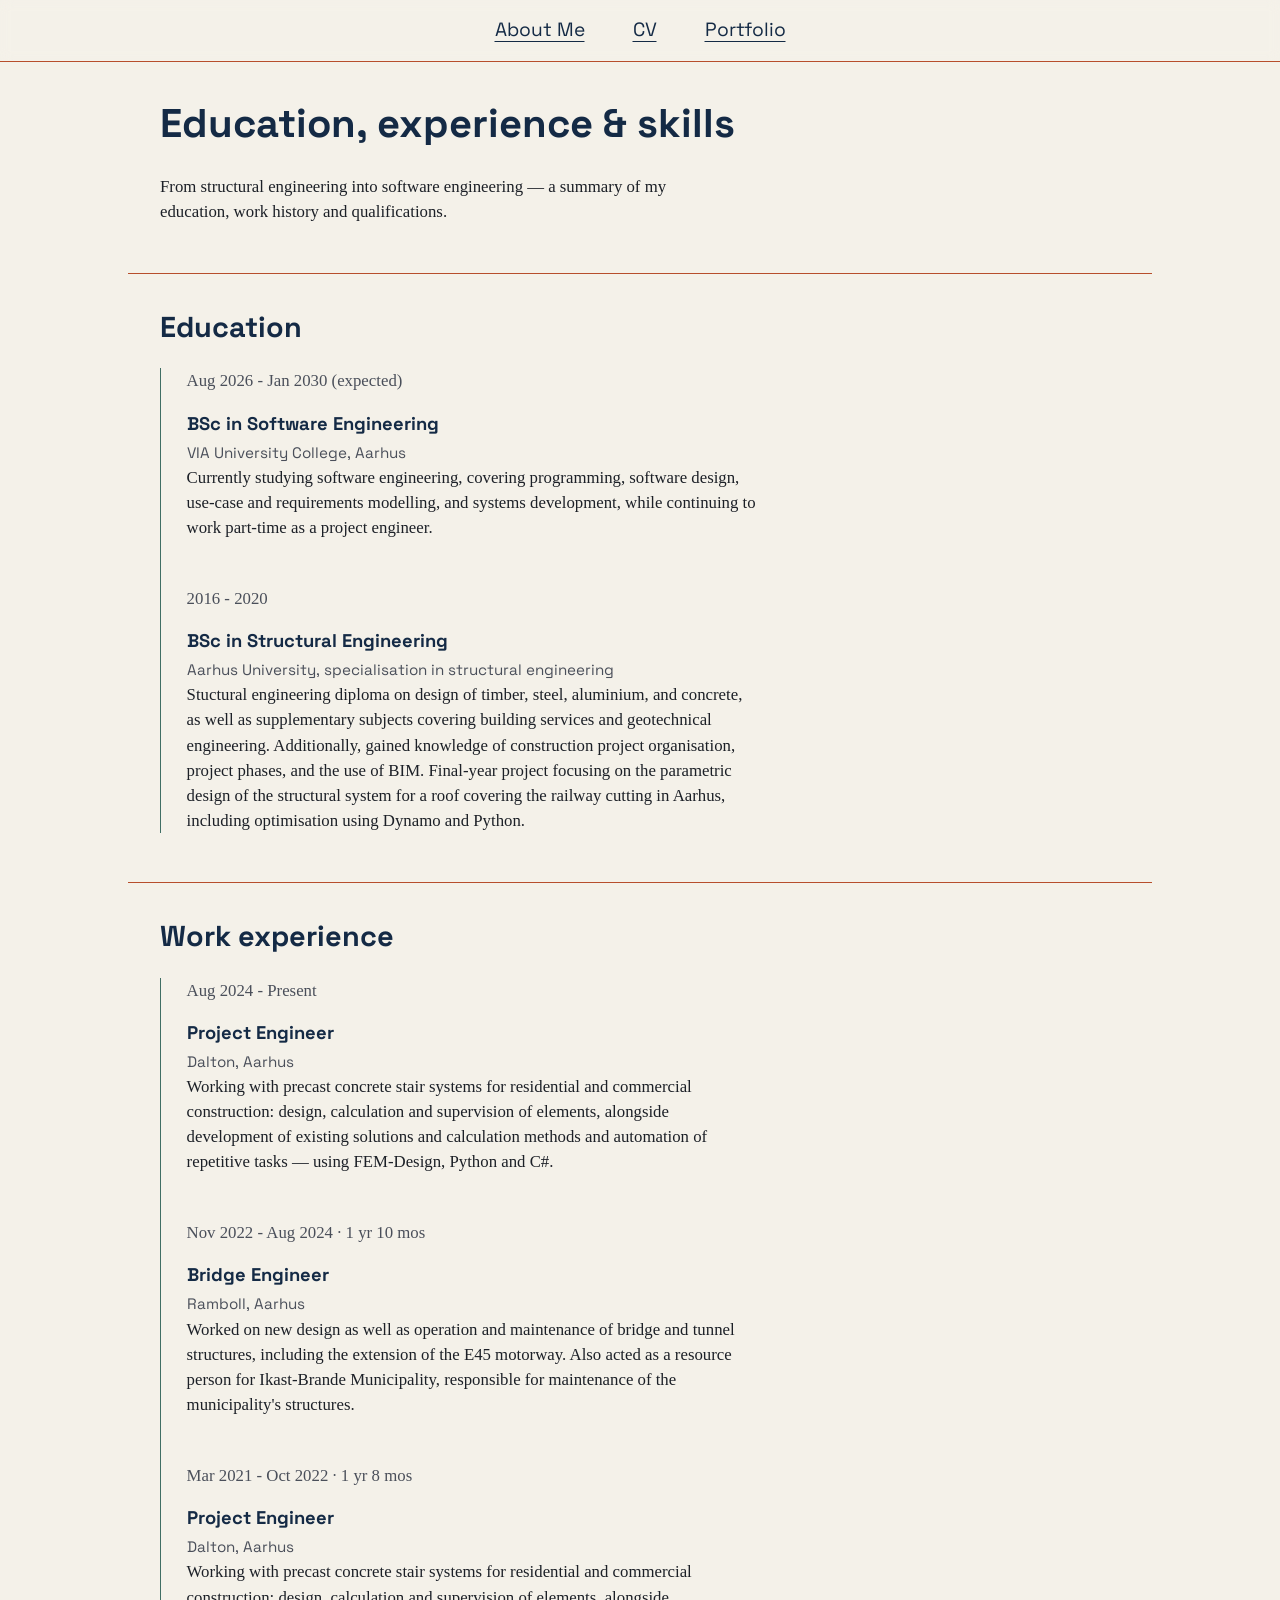
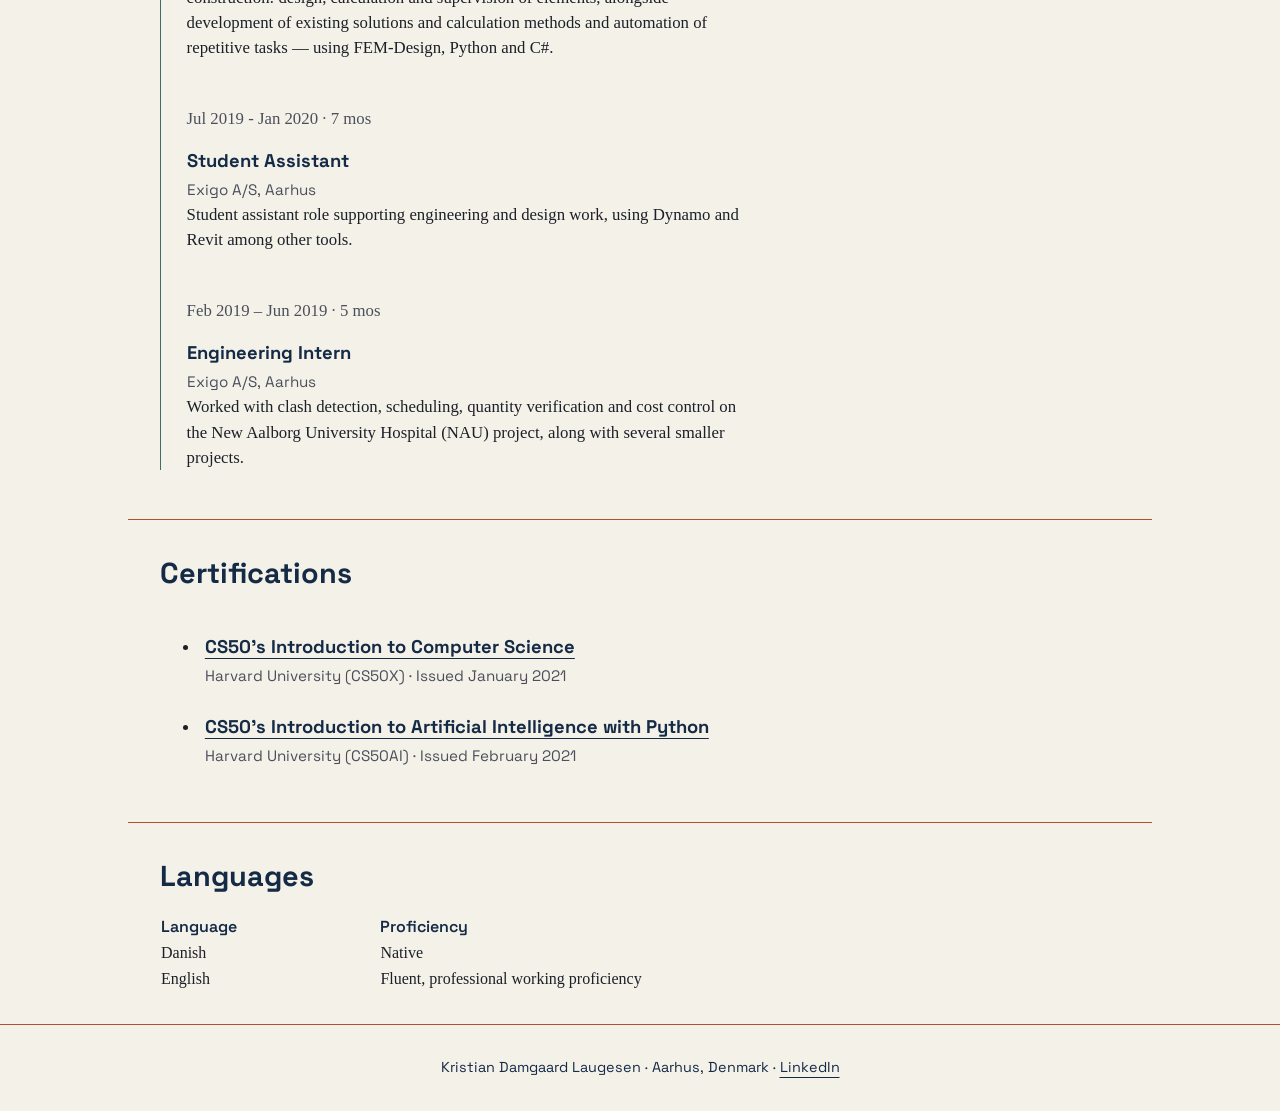
==== cv.html @ e9e50fbd "initial commit" ====
<!doctype html>
<html>
  <head>
    <meta name="viewport" content="width=device-width, initial-scale=1" />
    <title>Kristian Damgaard Laugesen — CV</title>
    <link rel="stylesheet" href="style.css" />
  </head>
  <body>
    <header class="header">
      <nav class="nav">
        <ul class="nav-list">
          <li class="nav-a"><a href="index.html">About Me</a></li>
          <li class="nav-a"><a href="cv.html">CV</a></li>
          <li class="nav-a"><a href="portfolio.html">Portfolio</a></li>
        </ul>
      </nav>
    </header>

    <main>
      <div class="page-intro">
        <h1>Education, experience & skills</h1>
        <p>
          From structural engineering into software engineering — a summary of
          my education, work history and qualifications.
        </p>
      </div>

      <section class="section">
        <div>
          <h2>Education</h2>
          <ol class="timeline">
            <li>
              <span class="date">Aug 2026 - Jan 2030 (expected)</span>
              <h3>BSc in Software Engineering</h3>
              <span class="org">VIA University College, Aarhus</span>
              <p>
                Currently studying software engineering, covering programming,
                software design, use-case and requirements modelling, and
                systems development, while continuing to work part-time as a
                project engineer.
              </p>
            </li>
            <li>
              <span class="date">2016 - 2020</span>
              <h3>BSc in Structural Engineering</h3>
              <span class="org"
                >Aarhus University, specialisation in structural
                engineering</span
              >
              <p>
                Stuctural engineering diploma on design of timber, steel,
                aluminium, and concrete, as well as supplementary subjects
                covering building services and geotechnical engineering.
                Additionally, gained knowledge of construction project
                organisation, project phases, and the use of BIM. Final-year
                project focusing on the parametric design of the structural
                system for a roof covering the railway cutting in Aarhus,
                including optimisation using Dynamo and Python.
              </p>
            </li>
          </ol>
        </div>
      </section>

      <section class="section">
        <div>
          <h2>Work experience</h2>
          <ol class="timeline">
            <li>
              <span class="date">Aug 2024 - Present</span>
              <h3>Project Engineer</h3>
              <span class="org">Dalton, Aarhus</span>
              <p>
                Working with precast concrete stair systems for residential and
                commercial construction: design, calculation and supervision of
                elements, alongside development of existing solutions and
                calculation methods and automation of repetitive tasks — using
                FEM-Design, Python and C#.
              </p>
            </li>
            <li>
              <span class="date">Nov 2022 - Aug 2024 · 1 yr 10 mos</span>
              <h3>Bridge Engineer</h3>
              <span class="org">Ramboll, Aarhus</span>
              <p>
                Worked on new design as well as operation and maintenance of
                bridge and tunnel structures, including the extension of the E45
                motorway. Also acted as a resource person for Ikast-Brande
                Municipality, responsible for maintenance of the municipality's
                structures.
              </p>
            </li>
            <li>
              <span class="date">Mar 2021 - Oct 2022 · 1 yr 8 mos</span>
              <h3>Project Engineer</h3>
              <span class="org">Dalton, Aarhus</span>
              <p>
                Working with precast concrete stair systems for residential and
                commercial construction: design, calculation and supervision of
                elements, alongside development of existing solutions and
                calculation methods and automation of repetitive tasks — using
                FEM-Design, Python and C#.
              </p>
            </li>
            <li>
              <span class="date">Jul 2019 - Jan 2020 · 7 mos</span>
              <h3>Student Assistant</h3>
              <span class="org">Exigo A/S, Aarhus</span>
              <p>
                Student assistant role supporting engineering and design work,
                using Dynamo and Revit among other tools.
              </p>
            </li>
            <li>
              <span class="date">Feb 2019 – Jun 2019 · 5 mos</span>
              <h3>Engineering Intern</h3>
              <span class="org">Exigo A/S, Aarhus</span>
              <p>
                Worked with clash detection, scheduling, quantity verification
                and cost control on the New Aalborg University Hospital (NAU)
                project, along with several smaller projects.
              </p>
            </li>
          </ol>
        </div>
      </section>

      <section class="section">
        <div>
          <h2>Certifications</h2>
          <ul>
            <li class="cert">
              <h3>
                <a
                  href="https://courses.edx.org/certificates/07981b115601496fad8b08df4d26111c"
                  target="_blank"
                  >CS50's Introduction to Computer Science</a
                >
              </h3>
              <span class="org"
                >Harvard University (CS50X) · Issued January 2021</span
              >
            </li>
            <li class="cert">
              <h3>
                <a
                  href="https://courses.edx.org/certificates/21c6305c196a47b49a0e9a43ff39a202"
                  target="_blank"
                  >CS50's Introduction to Artificial Intelligence with Python</a
                >
              </h3>
              <span class="org"
                >Harvard University (CS50AI) · Issued February 2021</span
              >
            </li>
          </ul>
        </div>
      </section>

      <section class="section">
        <div>
          <h2>Languages</h2>
          <table class="table">
            <thead>
              <tr>
                <th>Language</th>
                <th>Proficiency</th>
              </tr>
            </thead>
            <tbody>
              <tr>
                <td>Danish</td>
                <td>Native</td>
              </tr>
              <tr>
                <td>English</td>
                <td>Fluent, professional working proficiency</td>
              </tr>
            </tbody>
          </table>
        </div>
      </section>
    </main>

    <footer class="footer">
      <p>
        Kristian Damgaard Laugesen · Aarhus, Denmark ·
        <a target="_blank" href="https://www.linkedin.com/in/kristiandl/"
          >LinkedIn</a
        >
      </p>
    </footer>
  </body>
</html>
---- style.css ----
@font-face {
  font-family: "Space Grotesk";
  src: url("fonts/spacegrotesk-variablefont_wght.ttf");
  font-weight: 300 700;
}

:root {
  --background-color: #f4f1e9;
  --header-color: #142a45;
  --contrast-color: #b74e2c;
  --border-color: #3f6e64;
  --sub-header-color: #4a4f5a;
  --font-headers: "Space Grotesk", "Arial Narrow", Arial, sans-serif;
  --font-body: "Source Serif 4", Georgia, "Times New Roman", serif;
  --max-width: 1024px;
}

* {
  box-sizing: border-box;
}

body {
  margin: 0;
  color: #1c2027;
  background: var(--background-color);
  font-family: var(--font-body);
  font-size: 1.05rem;
  line-height: 1.5;
}

h1,
h2,
h3 {
  color: var(--header-color);
  font-family: var(--font-headers);
  margin: 0 0 0.5em;
  overflow-wrap: break-word;
}

h1 {
  font-size: 2.5rem;
}
h2 {
  font-size: 1.8rem;
}
h3 {
  font-size: 1.15rem;
  margin-bottom: 0.15rem;
  margin-top: 1rem;
}

p {
  margin: 0 0 1em;
  max-width: 68ch;
}

a {
  color: var(--header-color);
  text-decoration-thickness: 1px;
  text-underline-offset: 5px;
}

a:hover {
  color: var(--contrast-color);
}

.header {
  position: sticky;
  top: 0;
  z-index: 100;
  backdrop-filter: blur(6px);
  border-bottom: 1px solid var(--contrast-color);
}

.nav {
  max-width: var(--max-width);
  margin: 0 auto;
  font-family: var(--font-headers);
}

.nav-list {
  display: flex;
  flex-wrap: wrap;
  align-items: center;
  justify-content: center;
  gap: 0 1rem;
  margin: 0;
  padding: 0;
  list-style: none;
}

.nav-a {
  font-size: 1.2rem;
}

.nav-a a {
  display: block;
  padding: 1rem;
}

.hero {
  max-width: var(--max-width);
  margin: 0 auto;
  padding: 2rem;
  display: grid;
  align-items: center;
  gap: 4rem;
  grid-template-columns: minmax(180px, 260px) 1fr;
}

.hero-img {
  display: block;
  width: 100%;
  max-width: 100%;
  aspect-ratio: 1 / 1;
  object-fit: cover;
  border-radius: 50%;
  padding: 10px;
}

.hero-role {
  color: var(--sub-header-color);
  font-family: var(--font-headers);
  margin: 0;
}

.hero-actions {
  display: flex;
  flex-wrap: wrap;
  gap: 0.75rem 2rem;
  padding-top: 1.5rem;
}

.page-intro {
  max-width: var(--max-width);
  margin: 0 auto;
  padding: 2rem;
}

.section {
  max-width: var(--max-width);
  margin: 0 auto;
  border-top: 1px solid var(--contrast-color);
  padding: 2rem;
}

.timeline {
  list-style: none;
  margin: 1.2rem 0 0;
  padding: 0;
  border-left: 1px solid var(--border-color);
}

.timeline li {
  position: relative;
  padding: 0 0 1.8rem 1.6rem;
}

.timeline li:last-child {
  padding-bottom: 0;
}

.date {
  color: var(--sub-header-color);
}

.org {
  color: var(--sub-header-color);
  font-family: var(--font-headers);
  font-size: 0.95rem;
  margin-bottom: 0.4rem;
}

.cert {
  gap: 1rem;
  padding: 0.3rem;
}

.table {
  width: 100%;
  border-collapse: collapse;
  margin-top: 1rem;
  font-size: 0.98rem;
}

.table th {
  text-align: left;
  font-family: var(--font-headers);
  font-weight: 600;
  color: var(--header-color);
  font-size: 1rem;
}

.table tr {
  text-align: left;
  font-weight: 400;
  font-size: 1rem;
}

.project-grid {
  display: grid;
  grid-template-columns: repeat(auto-fit, minmax(280px, 1fr));
  grid-auto-rows: 1fr;
  gap: 1.75rem;
  margin-top: 1.5rem;
  padding-inline-start: 0;
}

.project {
  display: flex;
  flex-direction: column;
  flex: 1;
  background: #ece7da;
  border-radius: 20px;
  padding: 1rem;
  border: 0.5px solid var(--contrast-color);
}

.project-body {
  display: flex;
  flex-direction: column;
  flex: 1;
}

.project-img {
  width: 100%;
  aspect-ratio: 16 / 10;
  object-fit: cover;
  border-radius: 20px;
}

.tags {
  list-style: none;
  display: flex;
  flex-wrap: wrap;
  gap: 0.4rem;
  padding: 0;
  margin: 0 0 1.1rem;
}

.tags li {
  color: var(--sub-header-color);
  border: 1px solid var(--sub-header-color);
  padding: 0.15rem 0.5rem;
}

.project-link {
  display: block;
  margin-top: auto;
  text-align: center;
}

.footer {
  border-top: 1px solid var(--contrast-color);
  padding: 2rem 3rem;
  display: flex;
  justify-content: center;
  text-align: center;
  font-family: var(--font-headers);
  font-size: 0.9rem;
  color: var(--header-color);
}

.footer p {
  margin: 0;
}

@media (max-width: 768px) {
  .hero {
    grid-template-columns: 1fr;
    gap: 1.5rem;
    text-align: left;
  }

  .hero-img {
    width: 250px;
    margin: auto;
  }
}

@media (max-width: 375px) {
  .hero,
  .section {
    padding: 1.25rem;
  }

  .hero-img {
    width: 180px;
  }

  .nav-a {
    font-size: 1.05rem;
  }

  .nav-a a {
    padding: 0.75rem 0.5rem;
  }

  .footer {
    padding: 1.5rem 1.25rem;
  }
}
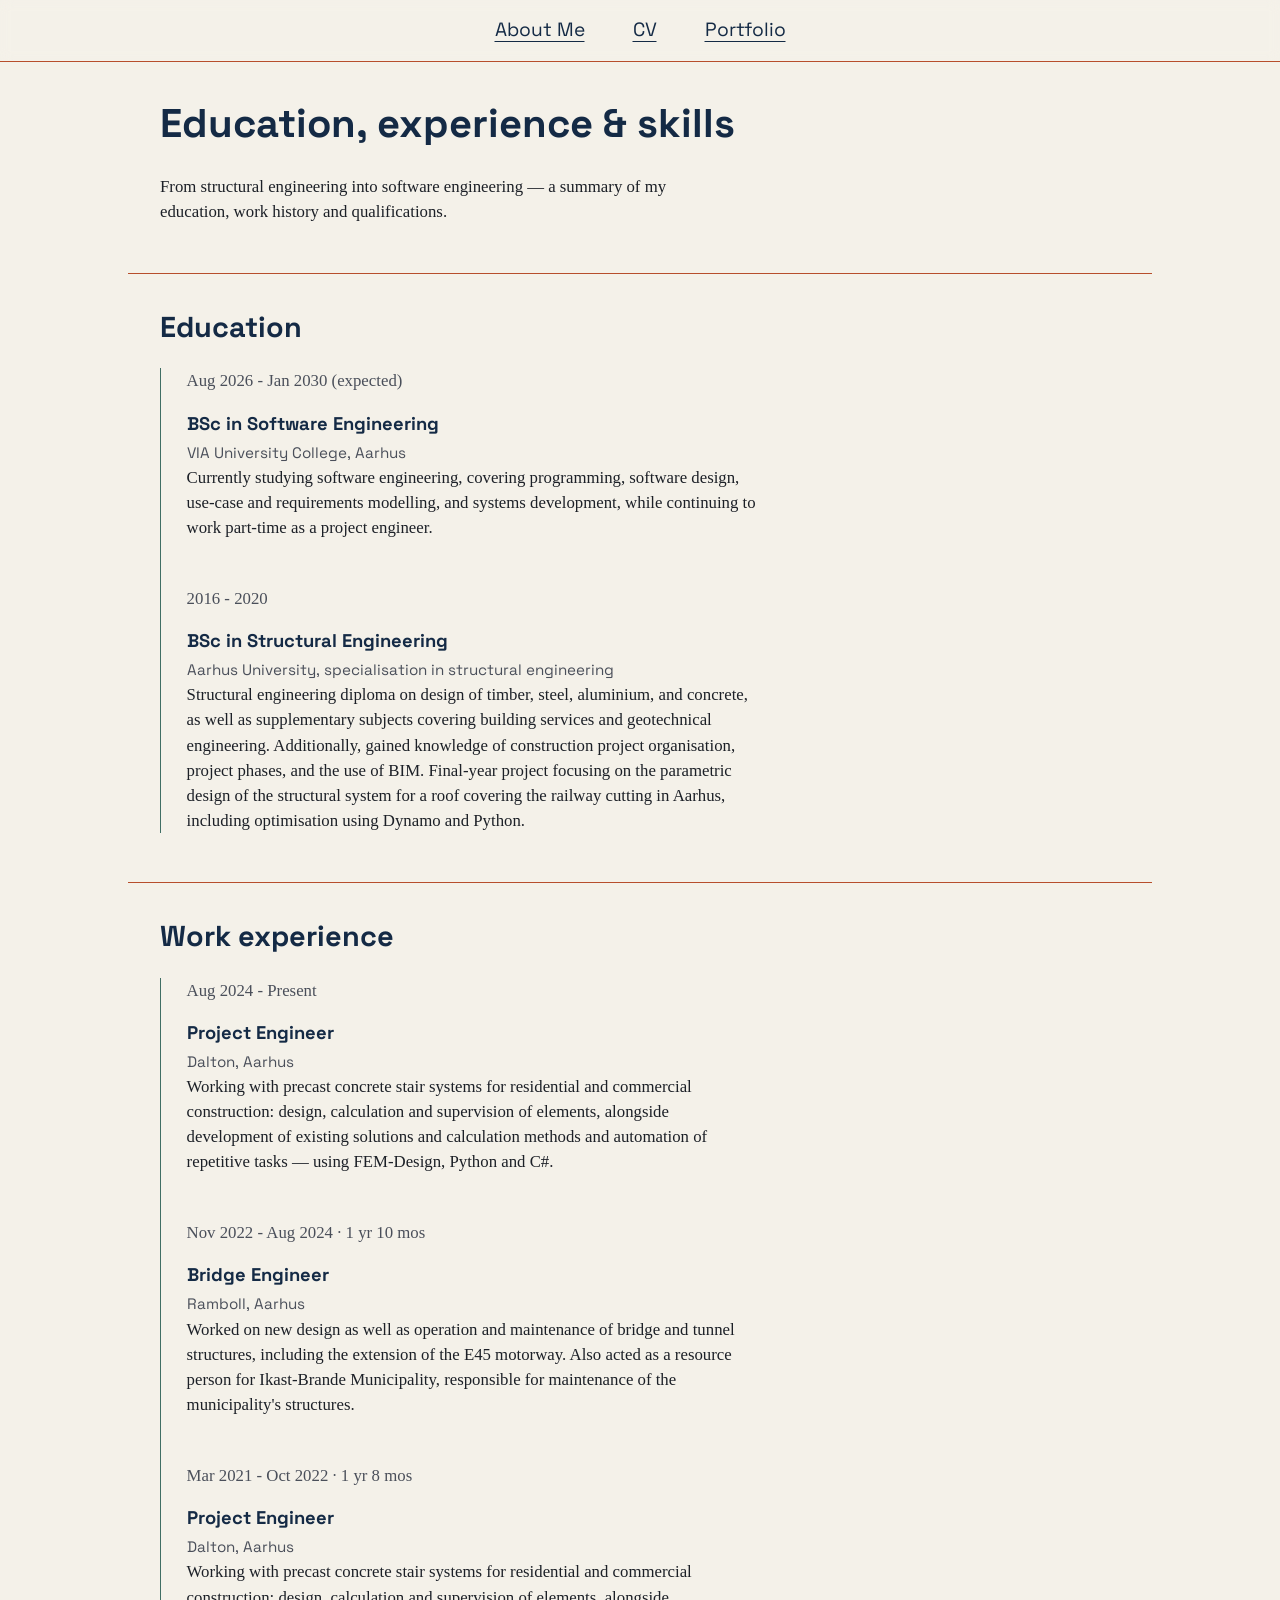
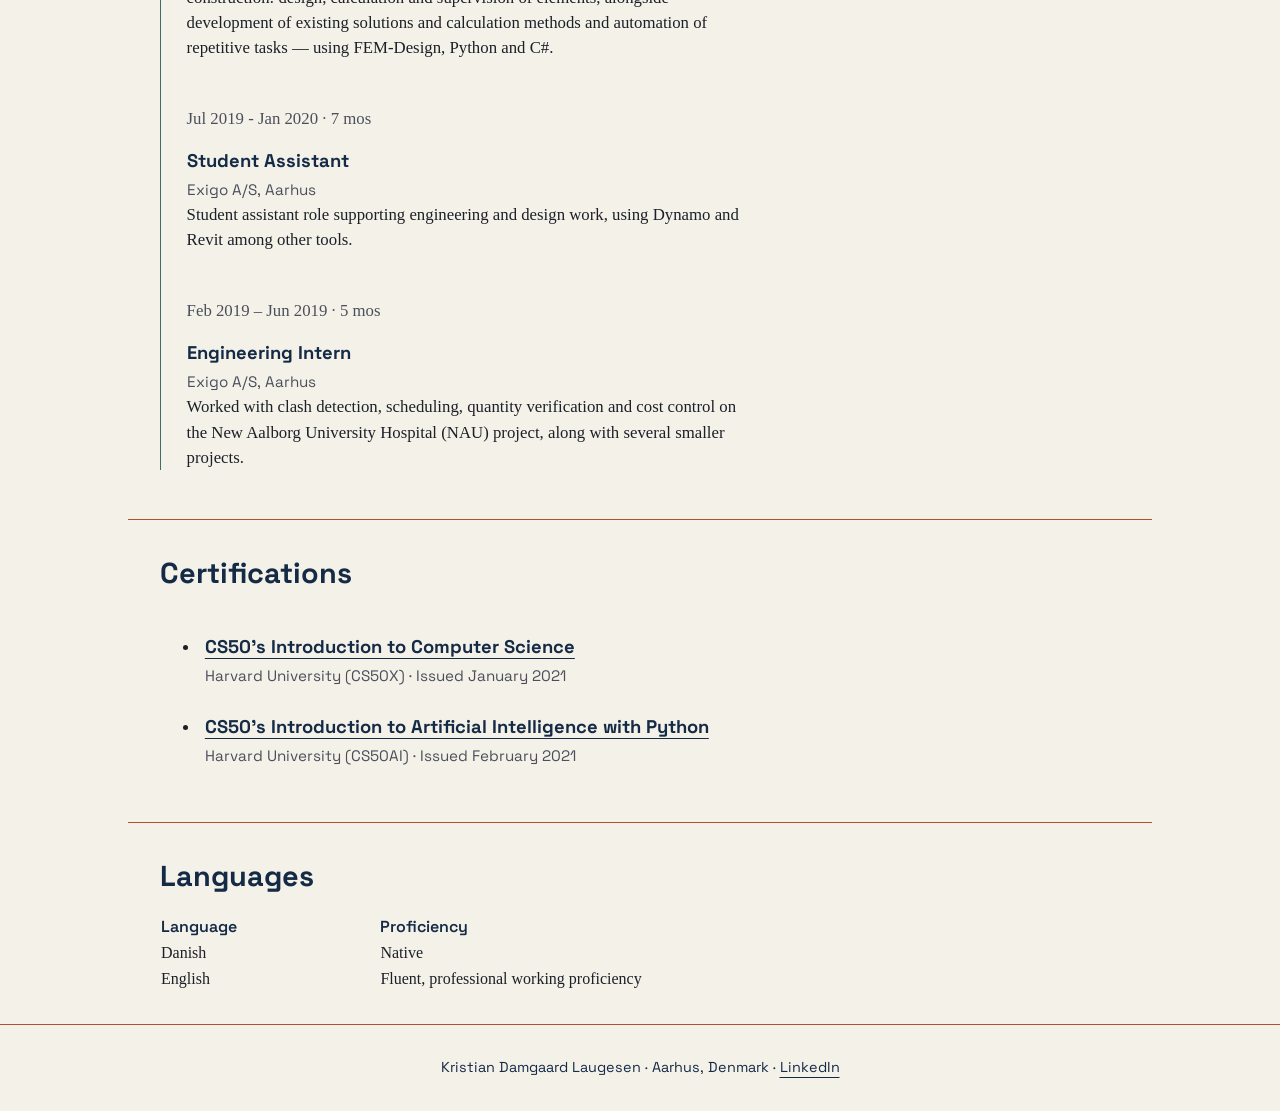
==== commit 50199e46: "Minor improvements after proof reading" ====
--- a/cv.html
+++ b/cv.html
@@ -1,5 +1,5 @@
 <!doctype html>
-<html>
+<html lang="en">
   <head>
     <meta name="viewport" content="width=device-width, initial-scale=1" />
     <title>Kristian Damgaard Laugesen — CV</title>
@@ -48,7 +48,7 @@
                 engineering</span
               >
               <p>
-                Stuctural engineering diploma on design of timber, steel,
+                Structural engineering diploma on design of timber, steel,
                 aluminium, and concrete, as well as supplementary subjects
                 covering building services and geotechnical engineering.
                 Additionally, gained knowledge of construction project
--- a/style.css
+++ b/style.css
@@ -111,11 +111,10 @@
 .hero-img {
   display: block;
   width: 100%;
-  max-width: 100%;
   aspect-ratio: 1 / 1;
   object-fit: cover;
   border-radius: 50%;
-  padding: 10px;
+
 }
 
 .hero-role {
@@ -152,7 +151,6 @@
 }
 
 .timeline li {
-  position: relative;
   padding: 0 0 1.8rem 1.6rem;
 }
 
@@ -172,7 +170,6 @@
 }
 
 .cert {
-  gap: 1rem;
   padding: 0.3rem;
 }
 
@@ -180,7 +177,6 @@
   width: 100%;
   border-collapse: collapse;
   margin-top: 1rem;
-  font-size: 0.98rem;
 }
 
 .table th {
@@ -192,8 +188,6 @@
 }
 
 .table tr {
-  text-align: left;
-  font-weight: 400;
   font-size: 1rem;
 }
 
@@ -209,7 +203,6 @@
 .project {
   display: flex;
   flex-direction: column;
-  flex: 1;
   background: #ece7da;
   border-radius: 20px;
   padding: 1rem;
